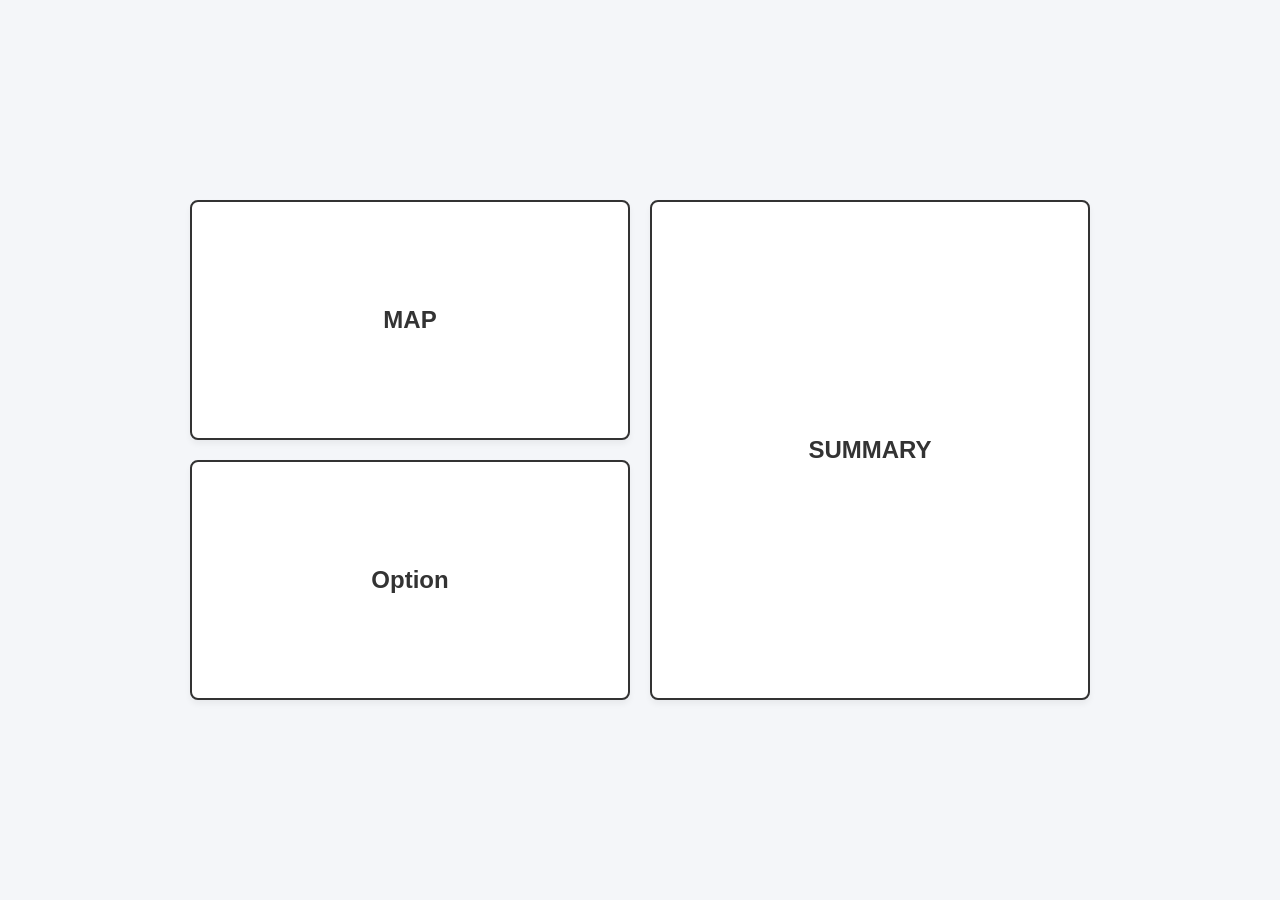
==== src/index.html @ 990f76cf "creatingIdx" ====
<!DOCTYPE html>
<html lang="en">
<head>
  <meta charset="UTF-8">
  <meta name="viewport" content="width=device-width, initial-scale=1.0">
  <title>Dashboard Layout</title>
  <link rel="stylesheet" href="styles.css">
</head>
<body>

  <div class="container">
    <div class="left-column">
      <div class="box map-box" id="mapSection">MAP</div>
      <div class="box option-box" id="optionSection">Option</div>
    </div>
    <div class="box summary-box" id="summarySection">SUMMARY</div>
  </div>

  <script src="scripts.js"></script>
</body>
</html>
---- src/styles.css ----
* {
  box-sizing: border-box;
  margin: 0;
  padding: 0;
}

body {
  font-family: Arial, sans-serif;
  background-color: #f4f6f9;
  display: flex;
  justify-content: center;
  align-items: center;
  min-height: 100vh;
  padding: 20px;
}

.container {
  display: grid;
  grid-template-columns: 1fr 1fr;
  gap: 20px;
  width: 100%;
  max-width: 900px;
  height: 500px;
}

.left-column {
  display: flex;
  flex-direction: column;
  gap: 20px;
}

.box {
  background-color: #ffffff;
  border: 2px solid #333333;
  border-radius: 8px;
  display: flex;
  justify-content: center;
  align-items: center;
  font-size: 1.5rem;
  font-weight: bold;
  color: #333333;
  box-shadow: 0 4px 6px rgba(0, 0, 0, 0.05);
  cursor: pointer;
  transition: transform 0.2s ease, box-shadow 0.2s ease;
}

.box:hover {
  transform: translateY(-2px);
  box-shadow: 0 6px 12px rgba(0, 0, 0, 0.1);
}

.map-box {
  flex: 1;
}

.option-box {
  flex: 1;
}

.summary-box {
  height: 100%;
}

/* Responsive adjustment for mobile screens */
@media (max-width: 600px) {
  .container {
    grid-template-columns: 1fr;
    height: auto;
  }
  .map-box, .option-box, .summary-box {
    min-height: 200px;
  }
}
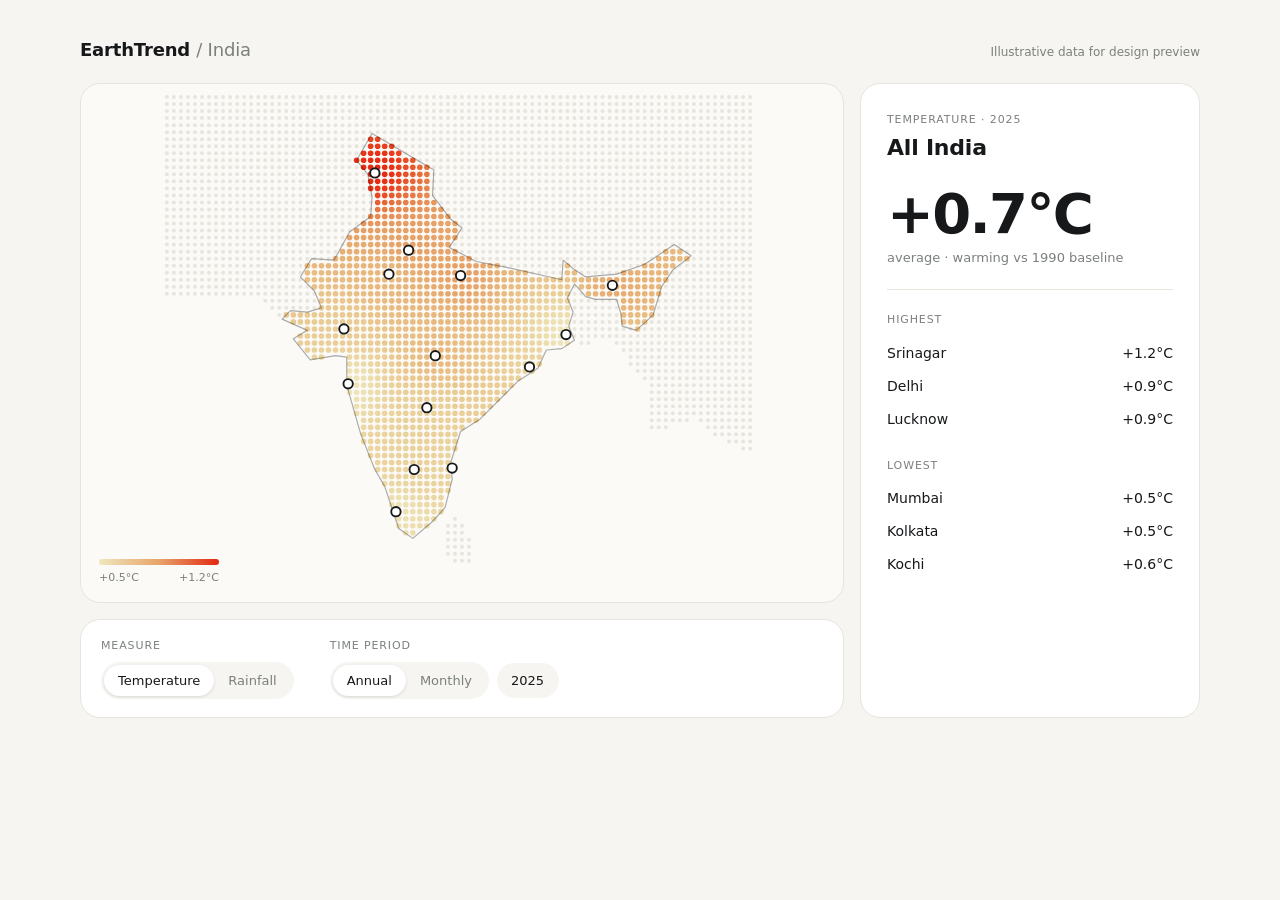
==== commit b7624b31: "UpdatingIdx" ====
--- a/src/index.html
+++ b/src/index.html
@@ -1,21 +1,34 @@
 <!DOCTYPE html>
 <html lang="en">
 <head>
-  <meta charset="UTF-8">
-  <meta name="viewport" content="width=device-width, initial-scale=1.0">
-  <title>Dashboard Layout</title>
-  <link rel="stylesheet" href="styles.css">
+<meta charset="utf-8">
+<meta name="viewport" content="width=device-width, initial-scale=1, viewport-fit=cover">
+<title>EarthTrend · India</title>
+<link rel="stylesheet" href="styles.css">
 </head>
 <body>
-
-  <div class="container">
-    <div class="left-column">
-      <div class="box map-box" id="mapSection">MAP</div>
-      <div class="box option-box" id="optionSection">Option</div>
-    </div>
-    <div class="box summary-box" id="summarySection">SUMMARY</div>
-  </div>
-
-  <script src="scripts.js"></script>
+<div class="wrap">
+<header><div class="brand">EarthTrend <span>/ India</span></div><div class="note">Illustrative data for design preview</div></header>
+<main class="grid">
+  <section class="card map" id="mapbox" aria-label="Map of India">
+    <svg id="svg" viewBox="0 0 504 432" preserveAspectRatio="xMidYMid meet" role="img" aria-label="Dot map of India and surrounding area with regional trend markers"></svg>
+    <div class="legend"><div class="bar" id="bar"></div><div><span id="lo"></span><span id="hi"></span></div></div>
+  </section>
+  <section class="card options" aria-label="Options">
+    <div class="grp"><label>Measure</label><div class="seg" id="m"></div></div>
+    <div class="grp"><label>Time period</label>
+      <div class="ctl"><div class="seg" id="p"></div><select id="mo" aria-label="Month"></select><select id="yr" aria-label="Year"></select></div></div>
+  </section>
+  <aside class="card summary" aria-live="polite">
+    <div><div class="kicker" id="k"></div><div class="title" id="t"></div></div>
+    <div><div class="big" id="v"></div><div class="cap" id="c"></div></div>
+    <div class="rank"></div>
+    <div class="list" id="top"></div>
+    <div class="list" id="low"></div>
+    <button class="reset" id="reset">← Back to all India</button>
+  </aside>
+</main>
+</div>
+<script src="scripts.js"></script>
 </body>
 </html>
--- a/src/styles.css
+++ b/src/styles.css
@@ -1,73 +1,50 @@
-* {
-  box-sizing: border-box;
-  margin: 0;
-  padding: 0;
-}
-
-body {
-  font-family: Arial, sans-serif;
-  background-color: #f4f6f9;
-  display: flex;
-  justify-content: center;
-  align-items: center;
-  min-height: 100vh;
-  padding: 20px;
-}
-
-.container {
-  display: grid;
-  grid-template-columns: 1fr 1fr;
-  gap: 20px;
-  width: 100%;
-  max-width: 900px;
-  height: 500px;
-}
-
-.left-column {
-  display: flex;
-  flex-direction: column;
-  gap: 20px;
-}
-
-.box {
-  background-color: #ffffff;
-  border: 2px solid #333333;
-  border-radius: 8px;
-  display: flex;
-  justify-content: center;
-  align-items: center;
-  font-size: 1.5rem;
-  font-weight: bold;
-  color: #333333;
-  box-shadow: 0 4px 6px rgba(0, 0, 0, 0.05);
-  cursor: pointer;
-  transition: transform 0.2s ease, box-shadow 0.2s ease;
-}
-
-.box:hover {
-  transform: translateY(-2px);
-  box-shadow: 0 6px 12px rgba(0, 0, 0, 0.1);
-}
-
-.map-box {
-  flex: 1;
-}
-
-.option-box {
-  flex: 1;
-}
-
-.summary-box {
-  height: 100%;
-}
-
-/* Responsive adjustment for mobile screens */
-@media (max-width: 600px) {
-  .container {
-    grid-template-columns: 1fr;
-    height: auto;
-  }
-  .map-box, .option-box, .summary-box {
-    min-height: 200px;
-  }
-}+:root{--bg:#f6f5f1;--card:#fff;--ink:#16181a;--mute:#7b807d;--line:#e6e4dd;--accent:#1f6f5c;--ctx:#e7e5de;--sea:#fbfaf7;
+box-sizing:border-box;padding-top:env(safe-area-inset-top,0px);padding-bottom:env(safe-area-inset-bottom,0px)}
+@media (prefers-color-scheme:dark){:root:not([data-theme="light"]){--bg:#101211;--card:#181b1a;--ink:#ecece8;--mute:#8b918e;--line:#272b29;--accent:#5cc2a6;--ctx:#252927;--sea:#151817;color-scheme:dark}}
+:root[data-theme="dark"]{--bg:#101211;--card:#181b1a;--ink:#ecece8;--mute:#8b918e;--line:#272b29;--accent:#5cc2a6;--ctx:#252927;--sea:#151817;color-scheme:dark}
+*{box-sizing:border-box;margin:0}
+html{scroll-padding-top:env(safe-area-inset-top,0px)}
+body{background:var(--bg);color:var(--ink);font:15px/1.5 system-ui,-apple-system,"Segoe UI",Roboto,sans-serif;min-height:100vh;padding:clamp(16px,3vw,36px)}
+.wrap{max-width:1120px;margin:0 auto}
+header{display:flex;align-items:baseline;justify-content:space-between;margin-bottom:20px}
+.brand{font-weight:600;letter-spacing:-.01em;font-size:18px}
+.brand span{color:var(--mute);font-weight:400}
+.note{font-size:12px;color:var(--mute)}
+.grid{display:grid;grid-template-columns:minmax(0,1fr) 340px;grid-template-rows:auto auto;gap:16px}
+.card{background:var(--card);border:1px solid var(--line);border-radius:20px}
+.map{padding:6px;height:min(64vh,520px);min-height:330px;position:relative;overflow:hidden;background:var(--sea)}
+.map svg{width:100%;height:100%;display:block;transition:opacity .25s}
+.map.load svg{opacity:.45}
+.ctx{fill:var(--ctx)}
+.dot{transition:fill .5s ease}
+.edge{fill:none;stroke:var(--ink);stroke-opacity:.35;stroke-width:1;stroke-linejoin:round}
+.pin{cursor:pointer}
+.pin circle.hit{fill:transparent}
+.pin circle.c{fill:var(--card);stroke:var(--ink);stroke-width:1.6;transition:r .2s}
+.pin:hover circle.c,.pin.on circle.c{r:6;fill:var(--ink)}
+.pin text{font-size:11px;fill:var(--ink);font-weight:600;paint-order:stroke;stroke:var(--card);stroke-width:3px;opacity:0;pointer-events:none}
+.pin.on text,.pin:hover text{opacity:1}
+.legend{position:absolute;left:18px;bottom:16px;font-size:11px;color:var(--mute);display:flex;flex-direction:column;gap:5px}
+.bar{width:120px;height:6px;border-radius:3px}
+.legend div:last-child{display:flex;justify-content:space-between}
+.options{padding:18px 20px;display:flex;flex-wrap:wrap;gap:18px 36px;align-items:flex-end}
+.grp{display:flex;flex-direction:column;gap:7px}
+.grp label{font-size:11px;text-transform:uppercase;letter-spacing:.08em;color:var(--mute)}
+.ctl{display:flex;gap:8px;flex-wrap:wrap;align-items:center}
+.seg{display:inline-flex;background:var(--bg);border-radius:999px;padding:3px}
+.seg button{border:0;background:none;color:var(--mute);font:inherit;font-size:13px;padding:6px 14px;border-radius:999px;cursor:pointer;transition:.2s}
+.seg button.on{background:var(--card);color:var(--ink);box-shadow:0 1px 3px rgba(0,0,0,.12)}
+select{appearance:none;-webkit-appearance:none;border:0;background:var(--bg);color:var(--ink);font:inherit;font-size:13px;padding:8px 14px;border-radius:999px;cursor:pointer}
+button:focus-visible,select:focus-visible,.pin:focus-visible{outline:2px solid var(--accent);outline-offset:2px}
+.summary{grid-column:2;grid-row:1 / span 2;padding:28px 26px;display:flex;flex-direction:column;gap:22px}
+.kicker{font-size:11px;text-transform:uppercase;letter-spacing:.08em;color:var(--mute)}
+.title{font-size:22px;font-weight:600;letter-spacing:-.01em;margin-top:2px}
+.big{font-size:56px;font-weight:600;letter-spacing:-.03em;line-height:1}
+.cap{color:var(--mute);font-size:13px;margin-top:6px}
+.rank{height:1px;background:var(--line)}
+.list h4{font-size:11px;text-transform:uppercase;letter-spacing:.08em;color:var(--mute);font-weight:500;margin-bottom:8px}
+.row{display:flex;justify-content:space-between;padding:6px 0;font-size:14px;cursor:pointer}
+.row:hover b{color:var(--accent)}
+.row b{font-weight:500;font-variant-numeric:tabular-nums}
+.reset{margin-top:auto;border:0;background:none;color:var(--accent);font:inherit;font-size:13px;text-align:left;cursor:pointer;padding:0;visibility:hidden}
+@media (max-width:820px){.grid{grid-template-columns:1fr}.summary{grid-column:1;grid-row:auto}.map{height:50vh}}
